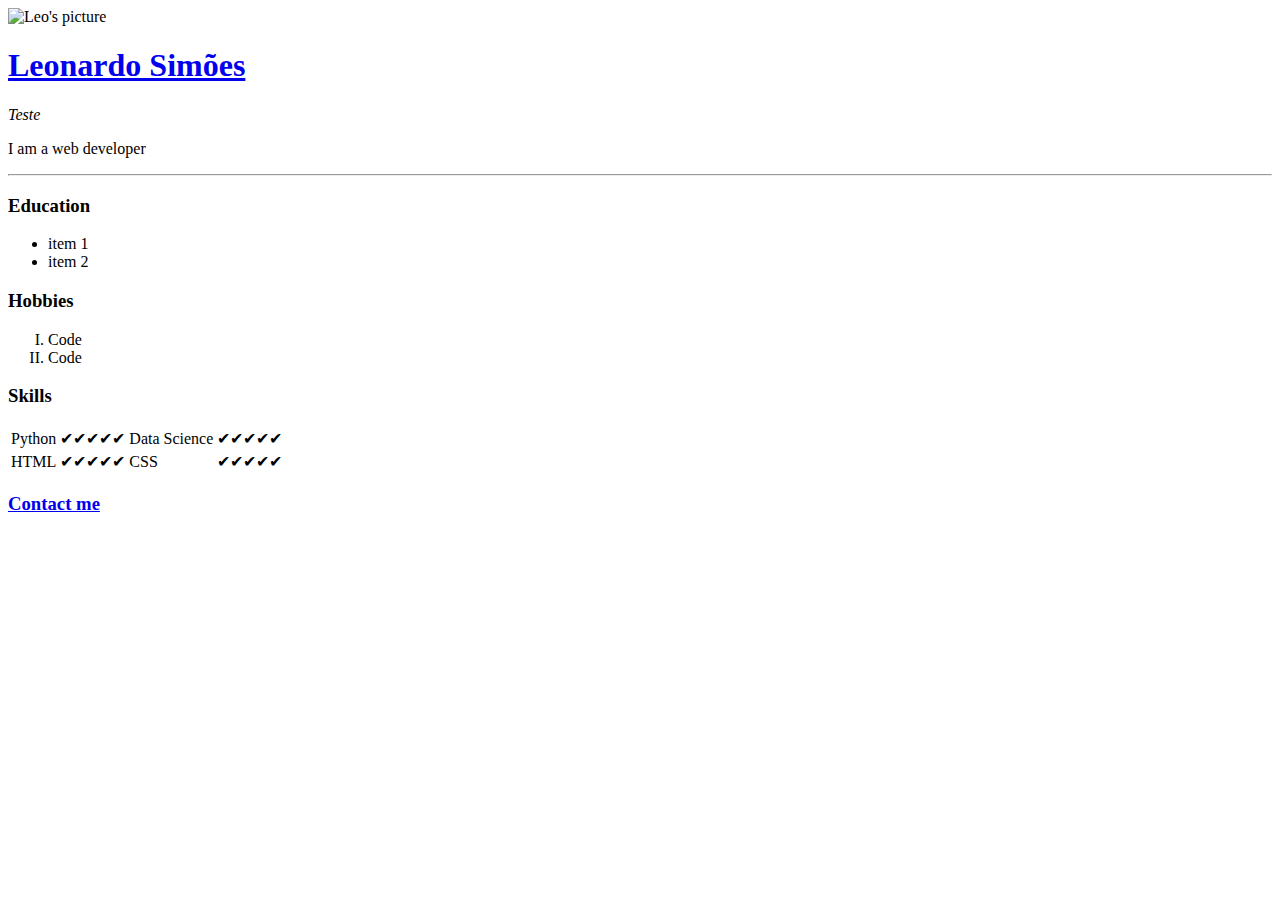
==== index.html @ 74aac212 "initial cv website files" ====
<!DOCTYPE html>
<html lang="en">
    <head>
        <meta charset="UTF-8">
        <title>Document</title>
    </head>
    <body>
        <img src="https://media.licdn.com/dms/image/C4D35AQGsP9-XORU_7g/profile-framedphoto-shrink_400_400/0/1600552355773?e=1676055600&v=beta&t=lcwwxzeKalquskRVTmgaDk2ajg2JVwpNhb2NsXEegIk" alt="Leo's picture">
        <h1><a href="https://www.linkedin.com/in/leonardo-simoes/">Leonardo Simões</a></h1>
        <p><em>Teste</em></p>
        <p>I am a web developer</p>
        <hr>
        <h3>Education</h3>
        <ul>
            <li>item 1</li>
            <li>item 2</li>
        </ul>
        <h3>Hobbies</h3>
        <ol type="I">
            <li>Code</li>
            <li>Code</li>
        </ol>
        <h3>Skills</h3>
        <table>
            <tr>
                <td>Python</td>
                <td>✔✔✔✔✔</td>
                <td>Data Science</td>
                <td>✔✔✔✔✔</td>
            </tr>
            <tr>
                <td>HTML</td>
                <td>✔✔✔✔✔</td>
                <td>CSS</td>
                <td>✔✔✔✔✔</td>
            </tr>
        </table>
        <h3><a href="contact.html">Contact me</a></h3>
    </body>
</html>
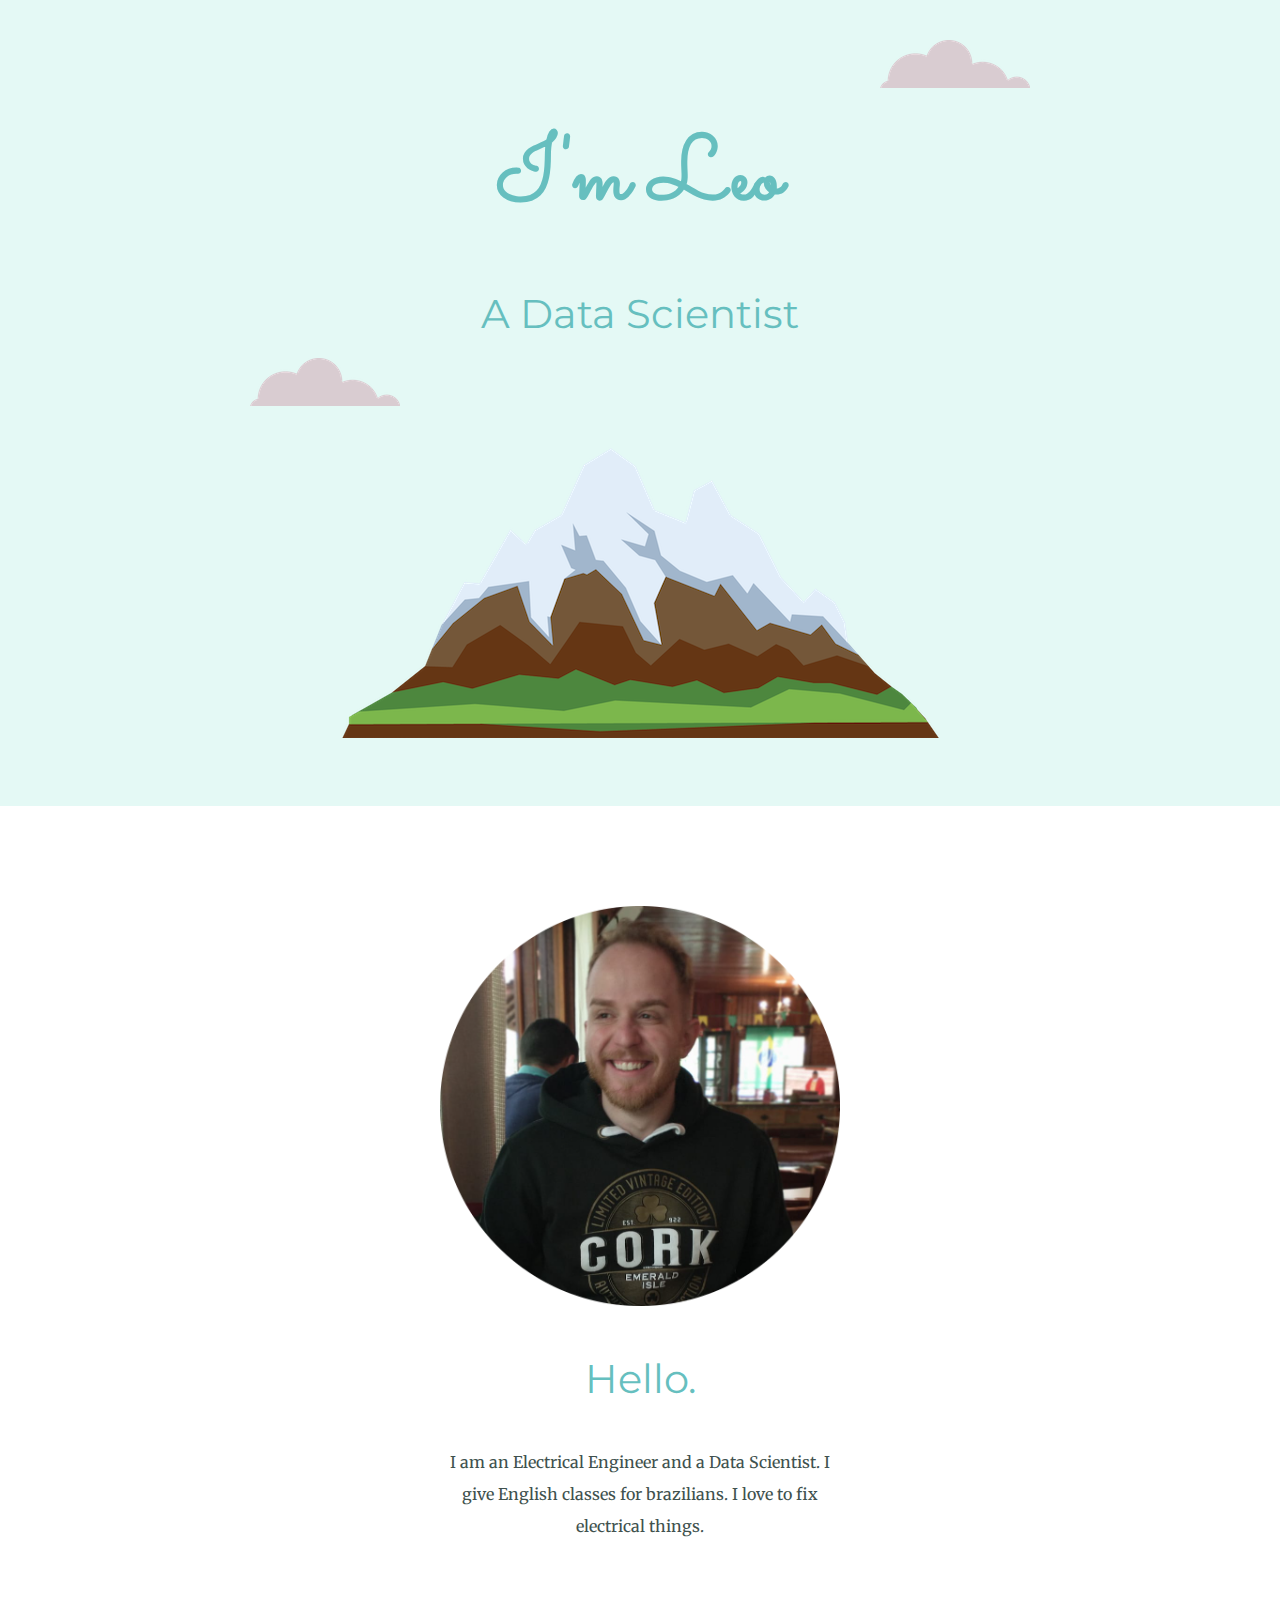
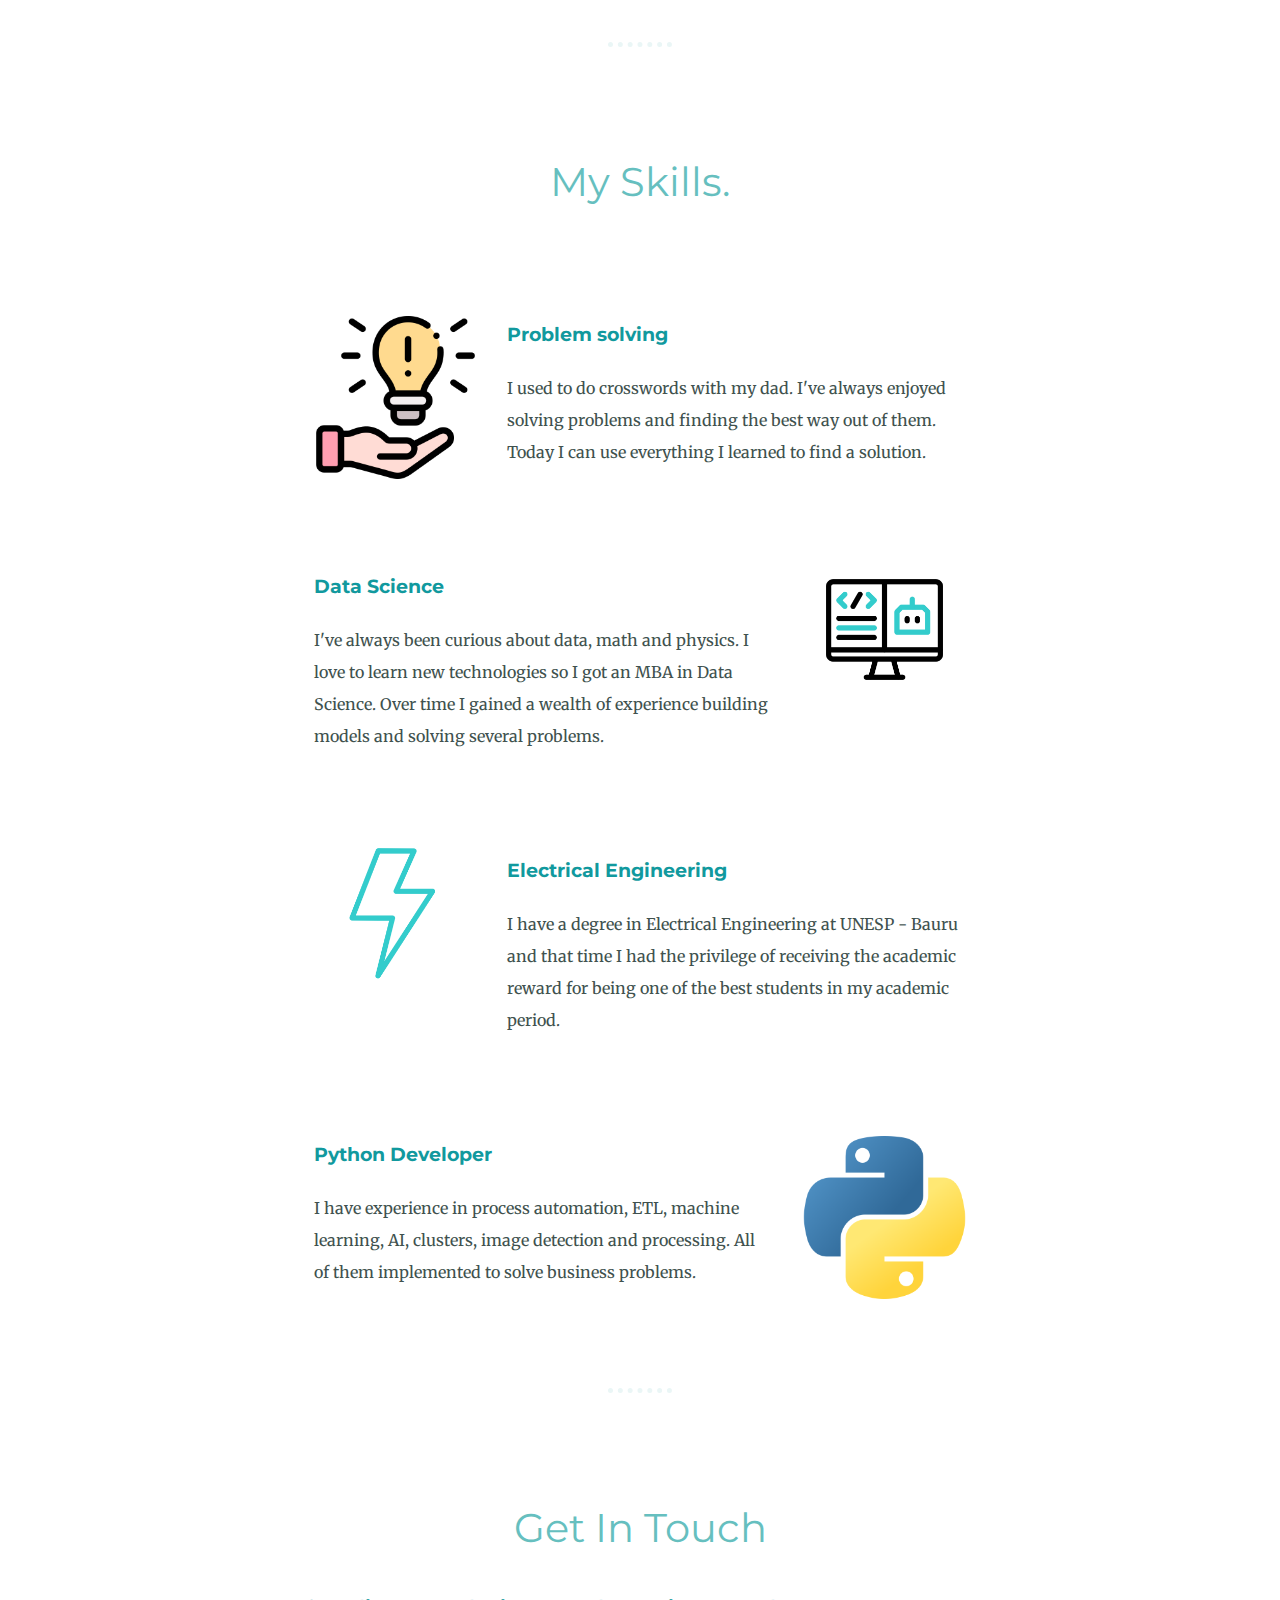
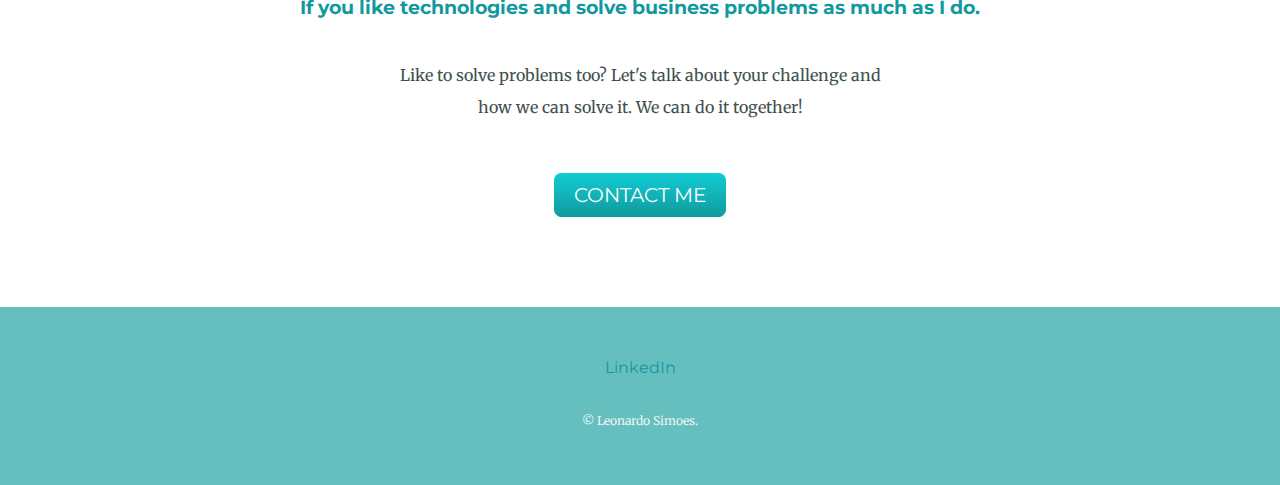
==== commit b83cfabc: "Add files via upload" ====
--- a/index.html
+++ b/index.html
@@ -1,40 +1,66 @@
 <!DOCTYPE html>
 <html lang="en">
-    <head>
-        <meta charset="UTF-8">
-        <title>Document</title>
-    </head>
-    <body>
-        <img src="https://media.licdn.com/dms/image/C4D35AQGsP9-XORU_7g/profile-framedphoto-shrink_400_400/0/1600552355773?e=1676055600&v=beta&t=lcwwxzeKalquskRVTmgaDk2ajg2JVwpNhb2NsXEegIk" alt="Leo's picture">
-        <h1><a href="https://www.linkedin.com/in/leonardo-simoes/">Leonardo Simões</a></h1>
-        <p><em>Teste</em></p>
-        <p>I am a web developer</p>
+<head>
+    <meta charset="UTF-8">
+    <link rel="stylesheet" href="css/styles.css">
+    <link rel="icon" href="CSS - My Site Images/favicon.png">
+    <link rel="preconnect" href="https://fonts.googleapis.com">
+    <link rel="preconnect" href="https://fonts.gstatic.com" crossorigin>
+    <link href="https://fonts.googleapis.com/css2?family=Merriweather&family=Montserrat&family=Sacramento&display=swap" rel="stylesheet">
+    <title>Leonardo Simoes</title>
+</head>
+<body>
+    <div class="top-container">
+        <img class="top-cloud" src="CSS - My Site Images/cloud.png" alt="cloud-img">
+        <h1>I'm Leo</h1>
+        <h2>A Data Scientist</h2>
+        <img class="bottom-cloud" src="CSS - My Site Images/cloud.png" alt="cloud-img">
+        <img class="mountain-img" src="CSS - My Site Images/mountain.png" alt="mountain-img">
+    </div>
+    <div class="middle-container">
+        <div class="profile">
+          <img id="main-pic" src="CSS - My Site Images/leo.png" alt="leo">
+          <h2>Hello.</h2>
+          <p class="description">I am an Electrical Engineer and a Data Scientist. I give English classes for brazilians. I love to fix electrical things.</p>
+        </div>
         <hr>
-        <h3>Education</h3>
-        <ul>
-            <li>item 1</li>
-            <li>item 2</li>
-        </ul>
-        <h3>Hobbies</h3>
-        <ol type="I">
-            <li>Code</li>
-            <li>Code</li>
-        </ol>
-        <h3>Skills</h3>
-        <table>
-            <tr>
-                <td>Python</td>
-                <td>✔✔✔✔✔</td>
-                <td>Data Science</td>
-                <td>✔✔✔✔✔</td>
-            </tr>
-            <tr>
-                <td>HTML</td>
-                <td>✔✔✔✔✔</td>
-                <td>CSS</td>
-                <td>✔✔✔✔✔</td>
-            </tr>
-        </table>
-        <h3><a href="contact.html">Contact me</a></h3>
-    </body>
+        <div class="skills">
+          <h2>My Skills.</h2>
+          <div class="skill-row">
+            <img class="problem" src="CSS - My Site Images/problem-solving.png" alt="">
+            <h3>Problem solving</h3>
+            <p>I used to do crosswords with my dad. I've always enjoyed solving problems and finding the best way out of them. Today I can use everything I learned to find a solution.</p>
+          </div>
+          <div class="skill-row">
+            <img class="coding" src="CSS - My Site Images/coding.gif" alt="" style="position: relative;bottom: 20px;">
+            <h3>Data Science</h3>
+            <p>I've always been curious about data, math and physics. I love to learn new technologies so I got an MBA in Data Science. Over time I gained a wealth of experience building models and solving several problems.</p>
+          </div>
+          <div class="skill-row">
+            <img class="engineer" src="CSS - My Site Images/thunder.gif" alt="" style="position: relative;bottom: 20px;">
+            <h3>Electrical Engineering</h3>
+            <p>I have a degree in Electrical Engineering at UNESP - Bauru and that time I had the privilege of receiving the academic reward for being one of the best students in my academic period.</p>
+          </div>
+          <div class="skill-row">
+            <img class="python" src="CSS - My Site Images/python.png" alt="">
+            <h3>Python Developer</h3>
+            <p>I have experience in process automation, ETL, machine learning, AI, clusters, image detection and processing. All of them implemented to solve business problems.</p>
+          </div>
+        </div>
+        <hr>
+        <div class="contact-me">
+          <h2>Get In Touch</h2>
+          <h3>If you like technologies and solve business problems as much as I do.</h3>
+          <p class="contact-message">Like to solve problems too? Let's talk about your challenge and how we can solve it. We can do it together!</p>
+          <a class="btn" href="mailto:leosimoes2006@hotmail.com">CONTACT ME</a>
+        </div>
+      </div>
+      
+      
+      <div class="bottom-container">
+        <a class="footer-link" href="https://www.linkedin.com/in/leonardo-simoes/">LinkedIn</a>
+        <p class="copywrite">© Leonardo Simoes.</p>
+      </div>
+      
+</body>
 </html>--- a/css/styles.css
+++ b/css/styles.css
@@ -0,0 +1,145 @@
+body{
+    margin: 0;
+    text-align: center;
+    font-family: 'Merriweather', serif;
+    color: #40514E;
+}
+hr{
+    border-style: dotted none none none;
+    height: 0;
+    color: #eaf6f6;
+    border-width: 5px;
+    width: 5%;
+    margin: 100px auto;
+    
+}
+h1{
+    font-size: 5.625rem;
+    margin: 50px auto 0 auto;
+    font-family: 'Sacramento', cursive;
+    color: #66BFBF;    
+}
+h2{
+    font-family: 'Montserrat', sans-serif;
+    font-size: 2.5rem;
+    color: #66BFBF;
+    font-weight: normal;
+    padding: 10px;
+}
+h3{
+    font-family: 'Montserrat', sans-serif;
+    color: #11999E;
+}
+a{
+    color: #11999E;
+    font-family: 'Montserrat', sans-serif;
+    margin: 10px 20px;
+    text-decoration: none;
+}
+a:hover{
+    color: #EAF6F6;
+}
+p{
+    line-height: 2;
+}
+.bottom-cloud{
+    position: absolute;
+    bottom:400px;
+    left: 250px;
+}
+.description{
+    width: 30%;
+    margin: auto;
+}
+.top-cloud{
+    position: absolute;
+    top:40px;
+    right: 250px;
+}
+.top-container{
+    background-color: #E4F9F5;
+    padding: 5%;
+    position: relative;
+
+}
+.middle-container{
+    margin: 100px 0;
+}
+.bottom-container{
+    background-color: #66BFBF;
+    padding: 50px 0 20px;
+}
+.problem{
+    height: 25%;
+    width: 25%;
+    float: left;
+    margin-right: 30px;
+    
+}
+.coding{
+    height: 25%;
+    width: 25%;
+    float: right;
+    margin-left: 30px;
+    
+}
+.copywrite{
+    color: #EAF6F6;
+    padding: 20px 0;
+    font-size: 0.75em;
+}
+.contact-message{
+    width: 40%;
+    margin: 40px auto 60px;
+}
+.engineer{
+    height: 25%;
+    width: 25%;
+    float: left;
+    margin-right: 30px;
+    
+}
+.python{
+    height: 25%;
+    width: 25%;
+    float: right;
+    margin-left: 30px;
+    
+}
+.skill-row{
+    width: 51%;
+    margin: 100px auto;
+    text-align: left;
+    line-height: 2;
+    
+}
+.btn {
+    background: #11CDD4;
+    background-image: -webkit-linear-gradient(top, #11CDD4, #11999E);
+    background-image: -moz-linear-gradient(top, #11CDD4, #11999E);
+    background-image: -ms-linear-gradient(top, #11CDD4, #11999E);
+    background-image: -o-linear-gradient(top, #11CDD4, #11999E);
+    background-image: linear-gradient(to bottom, #11CDD4, #11999E);
+    -webkit-border-radius: 8;
+    -moz-border-radius: 8;
+    border-radius: 8px;
+    font-family: 'Montserrat', sans-serif;
+    color: #ffffff;
+    font-size: 20px;
+    padding: 10px 20px 10px 20px;
+    text-decoration: none;
+  }
+  
+  .btn:hover {
+    background: #30E3CB;
+    background-image: -webkit-linear-gradient(top, #30E3CB, #2BC4AD);
+    background-image: -moz-linear-gradient(top, #30E3CB, #2BC4AD);
+    background-image: -ms-linear-gradient(top, #30E3CB, #2BC4AD);
+    background-image: -o-linear-gradient(top, #30E3CB, #2BC4AD);
+    background-image: linear-gradient(to bottom, #30E3CB, #2BC4AD);
+    text-decoration: none;
+  }
+#main-pic{
+    height: 400px;
+    width: 400px;
+}